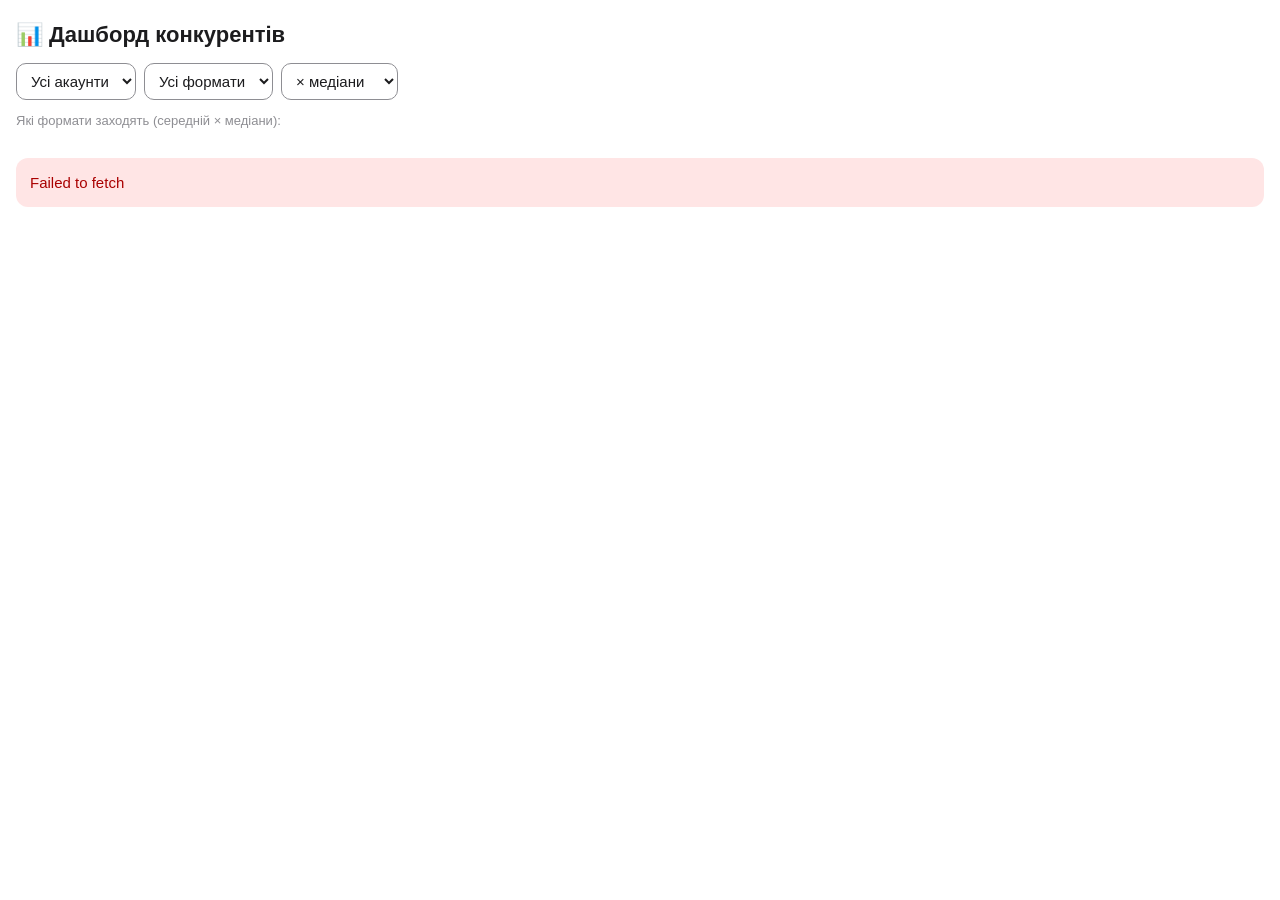
==== dashboard.html @ 53e64f1b "Add files via upload" ====
<!doctype html>
<html lang="uk">
<head>
<meta charset="utf-8">
<meta name="viewport" content="width=device-width, initial-scale=1">
<title>Дашборд конкурентів</title>
<script src="https://telegram.org/js/telegram-web-app.js"></script>
<link rel="stylesheet" href="style.css">
</head>
<body>
<h1>📊 Дашборд конкурентів</h1>
<div class="hint" id="info">Завантажую…</div>
<div class="bar">
  <select id="acc"><option value="">Усі акаунти</option></select>
  <select id="fmt"><option value="">Усі формати</option></select>
  <select id="sort">
    <option value="x">× медіани</option>
    <option value="views">Перегляди</option>
    <option value="date">Найновіші</option>
  </select>
</div>
<div class="hint">Які формати заходять (середній × медіани):</div>
<div class="chips" id="formats"></div>
<div id="list"></div>
<div class="err" id="err" hidden></div>
<script src="common.js"></script>
<script>
enableBack();
let all = [];
const $ = id => document.getElementById(id);
const n = v => Number(v) || 0;

api('reels').then(rows => {
  all = rows;
  const upd = rows[0] ? rows[0]['оновлено'] : '';
  $('info').textContent = rows.length + ' рилсів · оновлено ' + (upd || '—');
  [...new Set(rows.map(r => r.account))].sort().forEach(a => $('acc').add(new Option('@' + a, a)));
  [...new Set(rows.map(r => r['формат']).filter(Boolean))].sort().forEach(f => $('fmt').add(new Option(f, f)));
  // рейтинг форматів
  const g = {};
  rows.filter(r => r['формат']).forEach(r => { (g[r['формат']] = g[r['формат']] || []).push(n(r['x медіани'])); });
  $('formats').innerHTML = Object.entries(g)
    .map(([f, xs]) => [f, xs.reduce((a, b) => a + b, 0) / xs.length, xs.length])
    .sort((a, b) => b[1] - a[1])
    .map(([f, avg, c]) => `<span class="chip">${esc(f)} <b>×${avg.toFixed(1)}</b> (${c})</span>`).join('');
  render();
}).catch(e => { $('info').textContent = ''; $('err').hidden = false; $('err').textContent = e.message; });

['acc', 'fmt', 'sort'].forEach(id => $(id).onchange = render);

function render() {
  const acc = $('acc').value, fmt = $('fmt').value, s = $('sort').value;
  let rows = all.filter(r => (!acc || r.account === acc) && (!fmt || r['формат'] === fmt));
  rows.sort((a, b) => s === 'date' ? String(b['дата']).localeCompare(String(a['дата']))
                    : s === 'views' ? n(b['перегляди']) - n(a['перегляди'])
                    : n(b['x медіани']) - n(a['x медіани']));
  $('list').innerHTML = rows.slice(0, 150).map(r => `
    <div class="card">
      <div class="top"><span>@${esc(r.account)} · ${esc(String(r['дата']).slice(0,10))} · ${n(r['перегляди']).toLocaleString('uk')} перегл.</span>
        <span class="x">×${n(r['x медіани']).toFixed(1)}</span></div>
      ${r['хук'] ? `<div class="hook">«${esc(r['хук'])}»</div>` : ''}
      ${r['тема'] ? `<div>${esc(r['тема'])}</div>` : ''}
      <div>
        ${r['формат'] ? `<span class="tag">${esc(r['формат'])}</span>` : ''}
        ${r['заклик'] && r['заклик'] !== 'немає' ? `<span class="tag">📣 ${esc(r['заклик'])}</span>` : ''}
        ${r['ціна в ролику'] && r['ціна в ролику'] !== 'немає' ? `<span class="tag">💰 ${esc(r['ціна в ролику'])}</span>` : ''}
        <span class="tag">${esc(r['реклама/органіка'])}</span>
      </div>
      <a href="${esc(r.url)}" onclick="tg && tg.openLink(this.href); return !tg;">Відкрити в Instagram →</a>
    </div>`).join('') || '<div class="hint">Поки порожньо. Запустіть блокнот у Colab.</div>';
}
</script>
</body>
</html>
---- style.css ----
:root{
  --bg: var(--tg-theme-bg-color, #ffffff);
  --text: var(--tg-theme-text-color, #1c1c1e);
  --hint: var(--tg-theme-hint-color, #8e8e93);
  --card: var(--tg-theme-secondary-bg-color, #f2f2f7);
  --accent: var(--tg-theme-button-color, #b5835a);
  --accent-text: var(--tg-theme-button-text-color, #ffffff);
}
*{box-sizing:border-box}
body{margin:0;padding:16px;background:var(--bg);color:var(--text);font:15px/1.4 -apple-system,BlinkMacSystemFont,"Segoe UI",Roboto,sans-serif}
h1{font-size:22px;margin:4px 0 2px}
.hint{color:var(--hint);font-size:13px}
.menu{display:grid;gap:10px;margin-top:18px}
.item{display:flex;gap:12px;align-items:center;padding:14px;border-radius:14px;background:var(--card);color:var(--text);text-decoration:none}
.item .ic{font-size:26px;width:36px;text-align:center}
.item b{display:block;font-size:16px}
.item.soon{opacity:.45;pointer-events:none}
.err{padding:14px;border-radius:12px;background:#ffe5e5;color:#a00;margin-top:16px}
.bar{display:flex;gap:8px;flex-wrap:wrap;margin:12px 0}
select,input,textarea{font:inherit;padding:8px 10px;border-radius:10px;border:1px solid var(--hint);background:var(--bg);color:var(--text)}
.chips{display:flex;gap:6px;overflow-x:auto;padding-bottom:4px;margin:8px 0}
.chip{white-space:nowrap;padding:6px 10px;border-radius:20px;background:var(--card);font-size:13px}
.chip b{color:var(--accent)}
.card{padding:12px;border-radius:14px;background:var(--card);margin-bottom:10px}
.card .top{display:flex;justify-content:space-between;gap:8px;font-size:13px;color:var(--hint)}
.card .x{font-weight:700;color:var(--accent);font-size:16px}
.card .hook{font-weight:600;margin:6px 0}
.tag{display:inline-block;font-size:12px;padding:2px 8px;border-radius:8px;background:var(--bg);margin:2px 4px 2px 0}
.card a{color:var(--accent)}
.btn{display:inline-block;padding:8px 12px;border-radius:10px;background:var(--accent);color:var(--accent-text);border:0;font:inherit;cursor:pointer}
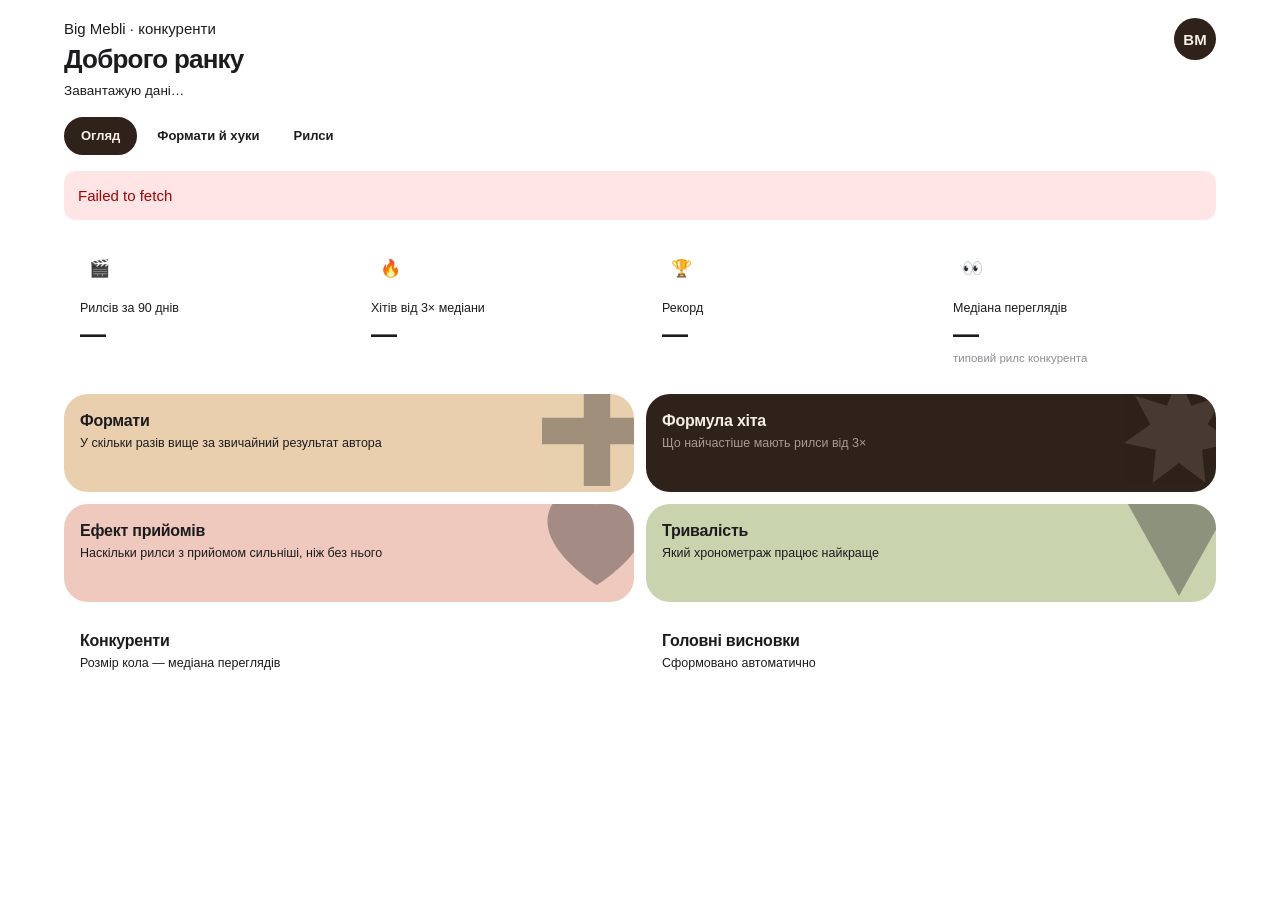
==== commit d6abb443: "Add files via upload" ====
--- a/dashboard.html
+++ b/dashboard.html
@@ -3,71 +3,182 @@
 <head>
 <meta charset="utf-8">
 <meta name="viewport" content="width=device-width, initial-scale=1">
-<title>Дашборд конкурентів</title>
+<title>Конкуренти · Reels</title>
 <script src="https://telegram.org/js/telegram-web-app.js"></script>
+<script src="theme.js"></script>
 <link rel="stylesheet" href="style.css">
+<link rel="stylesheet" href="bento.css">
+<style>
+.hm{display:grid;gap:4px;font-size:11.5px;margin-top:12px}
+.hm .c{border-radius:10px;min-height:40px;display:flex;align-items:center;justify-content:center;font-weight:700}
+.hm .h{color:var(--hint);display:flex;align-items:flex-end;justify-content:center;text-align:center;line-height:1.15;padding-bottom:4px;font-size:10.5px}
+.hm .r{color:var(--text2);display:flex;align-items:center;line-height:1.2;font-size:12px}
+.steps{display:grid;gap:8px;margin-top:12px;position:relative}
+.steps>div{display:grid;grid-template-columns:26px 1fr auto;gap:10px;align-items:center;background:rgba(255,255,255,.07);border-radius:14px;padding:10px 12px}
+.steps i{font-style:normal;width:26px;height:26px;border-radius:50%;background:var(--accent);color:#fff;display:flex;align-items:center;justify-content:center;font-weight:700;font-size:12px}
+.steps b{font-size:14px}.steps small{display:block;font-size:11px;color:rgba(246,239,230,.6)}
+.steps span{font-size:12px;font-weight:700;color:var(--accent)}
+.nums{display:grid;gap:12px;margin-top:12px;counter-reset:i;padding:0;list-style:none}
+.nums li{display:grid;grid-template-columns:24px 1fr;gap:10px;font-size:14px;line-height:1.5}
+.nums li::before{counter-increment:i;content:counter(i);font-weight:800;font-size:18px;color:var(--accent)}
+[data-tab]{display:none}[data-tab].show{display:contents}
+</style>
 </head>
 <body>
-<h1>📊 Дашборд конкурентів</h1>
-<div class="hint" id="info">Завантажую…</div>
-<div class="bar">
-  <select id="acc"><option value="">Усі акаунти</option></select>
-  <select id="fmt"><option value="">Усі формати</option></select>
-  <select id="sort">
-    <option value="x">× медіани</option>
-    <option value="views">Перегляди</option>
-    <option value="date">Найновіші</option>
-  </select>
+<div class="page">
+  <div class="head"><div><div class="brand">Big Mebli · конкуренти</div><h1 id="hi">Добрий день</h1><p id="sum">Завантажую дані…</p></div><div class="avatar" id="ava">BM</div></div>
+  <div class="chips2" id="seg"><button data-t="o" class="on">Огляд</button><button data-t="f">Формати й хуки</button><button data-t="r">Рилси</button></div>
+  <div class="err" id="err" hidden></div>
+
+  <div class="bento">
+    <!-- ОГЛЯД -->
+    <div data-tab="o">
+      <div class="t kpi2"><div class="top"><div class="ico">🎬</div><span id="b1"></span></div><div class="lbl">Рилсів за 90 днів</div><div class="num" id="k1">—</div><div class="cmp" id="c1"></div></div>
+      <div class="t kpi2"><div class="top"><div class="ico">🔥</div><span id="b2"></span></div><div class="lbl">Хітів від 3× медіани</div><div class="num" id="k2">—</div><div class="cmp" id="c2"></div></div>
+      <div class="t kpi2"><div class="top"><div class="ico">🏆</div></div><div class="lbl">Рекорд</div><div class="num" id="k3">—</div><div class="cmp" id="c3"></div></div>
+      <div class="t kpi2"><div class="top"><div class="ico">👀</div></div><div class="lbl">Медіана переглядів</div><div class="num" id="k4">—</div><div class="cmp">типовий рилс конкурента</div></div>
+
+      <div class="t tan w2"><span class="sh" data-shape="plus"></span><h4>Формати</h4><div class="muted">У скільки разів вище за звичайний результат автора</div><div class="row3" id="fRow"></div><div id="fBars" style="margin-top:8px"></div><div class="say" id="fSay"></div></div>
+
+      <div class="t esp w2"><span class="sh" data-shape="star"></span><h4>Формула хіта</h4><div class="muted">Що найчастіше мають рилси від 3×</div><div class="steps" id="steps"></div><div class="say" id="stepSay"></div></div>
+
+      <div class="t rose w2"><span class="sh" data-shape="heart"></span><h4>Ефект прийомів</h4><div class="muted">Наскільки рилси з прийомом сильніші, ніж без нього</div><div class="lst" id="lifts"></div><div class="say" id="liftSay"></div></div>
+
+      <div class="t sage w2"><span class="sh" data-shape="tri"></span><h4>Тривалість</h4><div class="muted">Який хронометраж працює найкраще</div><div id="dur" style="margin-top:8px"></div><div class="say" id="durSay"></div></div>
+
+      <div class="t w2"><h4>Конкуренти</h4><div class="muted">Розмір кола — медіана переглядів</div><div id="bub" style="margin-top:6px"></div><div class="lst" id="accList"></div></div>
+
+      <div class="t w2"><h4>Головні висновки</h4><div class="muted">Сформовано автоматично</div><ol class="nums" id="ins"></ol></div>
+    </div>
+
+    <!-- ФОРМАТИ Й ХУКИ -->
+    <div data-tab="f">
+      <div class="t w2"><h4>Хуки серед хітів</h4><div class="muted">Яка перша секунда найчастіше в рилсах від 3×</div>
+        <div style="display:flex;gap:14px;align-items:center;margin-top:10px"><div id="ring"></div><div style="flex:1;min-width:0" id="ringLeg"></div></div><div class="say" id="ringSay"></div></div>
+      <div class="t tan w2"><span class="sh" data-shape="circle"></span><h4>Хук × формат</h4><div class="muted">Темніше — сильніше. У клітинці середнє «×»</div><div id="hm"></div><div class="say" id="hmSay"></div></div>
+      <div class="t w2"><h4>Сила хуків</h4><div class="muted">Середнє «×» за типом хука</div><div id="hBars" style="margin-top:8px"></div></div>
+      <div class="t w2"><h4>Динаміка по тижнях</h4><div class="muted">Скільки хітів з’являється щотижня</div><div id="wk" style="margin-top:8px"></div><div class="say" id="wkSay"></div></div>
+    </div>
+
+    <!-- РИЛСИ -->
+    <div data-tab="r">
+      <div class="t w4"><h4>Топ рилсів</h4><div class="muted">Торкніться, щоб відкрити в Instagram</div>
+        <div class="bar"><select id="acc"><option value="">Усі акаунти</option></select><select id="fmtSel"><option value="">Усі формати</option></select></div>
+        <div class="lst" id="list"></div></div>
+    </div>
+  </div>
 </div>
-<div class="hint">Які формати заходять (середній × медіани):</div>
-<div class="chips" id="formats"></div>
-<div id="list"></div>
-<div class="err" id="err" hidden></div>
+
 <script src="common.js"></script>
+<script src="charts.js"></script>
 <script>
 enableBack();
-let all = [];
 const $ = id => document.getElementById(id);
 const n = v => Number(v) || 0;
+const HIT = 3;
+const FMT_ICON = {"до/після":"🔁","огляд тканини чи механізмів":"🧵","монтаж":"🔧","відгук клієнта":"💬","інтер'єр під метраж":"📐","огляд об'єкта з людиною":"🙋","тур без людини":"🎥","з чого складається ціна":"💰","виробництво":"🏭","порада/лайфхак":"💡"};
+document.querySelectorAll('.sh').forEach(e => e.outerHTML = SHAPES[e.dataset.shape]);
+const h = hello(); $('hi').textContent = h.text; $('ava').textContent = h.ini;
+function showTab(t){if(t==='f'&&all.length)setTimeout(formats,0);document.querySelectorAll('[data-tab]').forEach(e=>e.classList.toggle('show',e.dataset.tab===t));document.querySelectorAll('#seg button').forEach(b=>b.classList.toggle('on',b.dataset.t===t));}
+$('seg').onclick = e => { if (e.target.dataset.t) showTab(e.target.dataset.t); }; showTab('o');
+
+let all = [];
+const gAvg = (rows, key, min = 1) => { const g = {}; rows.filter(r => r[key]).forEach(r => (g[r[key]] = g[r[key]] || []).push(r._x));
+  return Object.entries(g).filter(([, v]) => v.length >= min).map(([k, v]) => ({ k, v: avg(v), c: v.length })).sort((a, b) => b.v - a.v); };
+const share = (rows, key) => { const g = {}; rows.filter(r => r[key]).forEach(r => g[r[key]] = (g[r[key]] || 0) + 1); const t = rows.filter(r => r[key]).length;
+  return Object.entries(g).map(([k, c]) => ({ k, share: c / t, c })).sort((a, b) => b.c - a.c); };
 
 api('reels').then(rows => {
-  all = rows;
-  const upd = rows[0] ? rows[0]['оновлено'] : '';
-  $('info').textContent = rows.length + ' рилсів · оновлено ' + (upd || '—');
-  [...new Set(rows.map(r => r.account))].sort().forEach(a => $('acc').add(new Option('@' + a, a)));
-  [...new Set(rows.map(r => r['формат']).filter(Boolean))].sort().forEach(f => $('fmt').add(new Option(f, f)));
-  // рейтинг форматів
-  const g = {};
-  rows.filter(r => r['формат']).forEach(r => { (g[r['формат']] = g[r['формат']] || []).push(n(r['x медіани'])); });
-  $('formats').innerHTML = Object.entries(g)
-    .map(([f, xs]) => [f, xs.reduce((a, b) => a + b, 0) / xs.length, xs.length])
-    .sort((a, b) => b[1] - a[1])
-    .map(([f, avg, c]) => `<span class="chip">${esc(f)} <b>×${avg.toFixed(1)}</b> (${c})</span>`).join('');
-  render();
-}).catch(e => { $('info').textContent = ''; $('err').hidden = false; $('err').textContent = e.message; });
+  all = rows.map(r => ({ ...r, _x: n(r['x медіани']) }));
+  if (!all.length) { $('sum').textContent = 'Даних ще немає. Запустіть блокнот у Colab.'; return; }
+  overview(); list();
+  [...new Set(all.map(r => r.account))].sort().forEach(a => $('acc').add(new Option('@' + a, a)));
+  [...new Set(all.map(r => r['формат']).filter(Boolean))].sort().forEach(f => $('fmtSel').add(new Option(f, f)));
+}).catch(e => { $('err').hidden = false; $('err').textContent = e.message; });
 
-['acc', 'fmt', 'sort'].forEach(id => $(id).onchange = render);
+function overview() {
+  const hits = all.filter(r => r._x >= HIT), accs = [...new Set(all.map(r => r.account))];
+  const best = all.reduce((a, b) => b._x > a._x ? b : a);
+  const now = Date.now(), d30 = r => now - new Date(String(r['дата']).slice(0, 10)) < 30 * 864e5, d60 = r => { const t = now - new Date(String(r['дата']).slice(0, 10)); return t >= 30 * 864e5 && t < 60 * 864e5; };
+  const last = all.filter(d30).length, prev = all.filter(d60).length;
+  $('k1').textContent = all.length; $('c1').textContent = `${accs.length} акаунтів · ${last} за 30 днів`; if (prev) $('b1').innerHTML = badge(last / prev - 1);
+  $('k2').textContent = hits.length; $('c2').textContent = `${Math.round(hits.length / all.length * 100)}% від усіх рилсів`;
+  const hl = hits.filter(d30).length, hp = hits.filter(d60).length; if (hp) $('b2').innerHTML = badge(hl / hp - 1);
+  $('k3').textContent = fx(best._x); $('c3').textContent = '@' + best.account + ' · ' + fk(n(best['перегляди']));
+  $('k4').textContent = fk(median(all.map(r => n(r['перегляди']))));
+  $('sum').textContent = `${accs.length} конкурентів, ${all.length} рилсів, ${hits.length} хітів. Оновлено ${String(all[0]['оновлено'] || '').slice(0, 16)}.`;
 
-function render() {
-  const acc = $('acc').value, fmt = $('fmt').value, s = $('sort').value;
-  let rows = all.filter(r => (!acc || r.account === acc) && (!fmt || r['формат'] === fmt));
-  rows.sort((a, b) => s === 'date' ? String(b['дата']).localeCompare(String(a['дата']))
-                    : s === 'views' ? n(b['перегляди']) - n(a['перегляди'])
-                    : n(b['x медіани']) - n(a['x медіани']));
-  $('list').innerHTML = rows.slice(0, 150).map(r => `
-    <div class="card">
-      <div class="top"><span>@${esc(r.account)} · ${esc(String(r['дата']).slice(0,10))} · ${n(r['перегляди']).toLocaleString('uk')} перегл.</span>
-        <span class="x">×${n(r['x медіани']).toFixed(1)}</span></div>
-      ${r['хук'] ? `<div class="hook">«${esc(r['хук'])}»</div>` : ''}
-      ${r['тема'] ? `<div>${esc(r['тема'])}</div>` : ''}
-      <div>
-        ${r['формат'] ? `<span class="tag">${esc(r['формат'])}</span>` : ''}
-        ${r['заклик'] && r['заклик'] !== 'немає' ? `<span class="tag">📣 ${esc(r['заклик'])}</span>` : ''}
-        ${r['ціна в ролику'] && r['ціна в ролику'] !== 'немає' ? `<span class="tag">💰 ${esc(r['ціна в ролику'])}</span>` : ''}
-        <span class="tag">${esc(r['реклама/органіка'])}</span>
-      </div>
-      <a href="${esc(r.url)}" onclick="tg && tg.openLink(this.href); return !tg;">Відкрити в Instagram →</a>
-    </div>`).join('') || '<div class="hint">Поки порожньо. Запустіть блокнот у Colab.</div>';
+  // формати
+  const F = gAvg(all, 'формат');
+  $('fRow').innerHTML = F.slice(0, 3).map(f => `<div><b>${fx(f.v)}</b><span>${esc(f.k.length > 14 ? f.k.slice(0, 13) + '…' : f.k)}</span></div>`).join('');
+  $('fBars').innerHTML = vbars(F.map(f => ({ k: f.k, short: (FMT_ICON[f.k] || '•'), v: f.v, tip: `${f.k}: ${fx(f.v)}, ${f.c} рилс.` })), { fmt: fx, ref: 1, refLabel: '1×', h: 140, W: $('fBars').clientWidth });
+  if (F.length > 1) $('fSay').innerHTML = `<b>${esc(F[0].k)}</b> дає ${fx(F[0].v)}, це у ${(F[0].v / Math.max(F[F.length - 1].v, .01)).toFixed(1).replace('.', ',')} раза більше за «${esc(F[F.length - 1].k)}».`;
+
+  // формула
+  const base = hits.length ? hits : [...all].sort((a, b) => b._x - a._x).slice(0, 10);
+  const H = share(base, 'тип хука')[0], Fm = share(base, 'формат')[0], C = share(base.filter(r => r['заклик'] && r['заклик'] !== 'немає'), 'заклик')[0];
+  const st = (i, l, o) => `<div><i>${i}</i><div><small>${l}</small><b>${o ? esc(o.k) : '—'}</b></div><span>${o ? Math.round(o.share * 100) + '%' : ''}</span></div>`;
+  $('steps').innerHTML = st(1, 'Хук', H) + st(2, 'Формат', Fm) + st(3, 'Заклик', C);
+  $('stepSay').innerHTML = H && Fm ? `Наш наступний ролик: «${esc(H.k)}» на початку, формат «${esc(Fm.k)}»${C ? `, наприкінці «${esc(C.k)}»` : ''}.` : 'Потрібен розбір Drex.';
+
+  // ефект прийомів
+  const defs = [['ціна в ролику', 'Ціна в ролику', '💰'], ['людина в кадрі', 'Людина в кадрі', '🙋'], ['ЖК/район', 'ЖК або район', '📍'], ['сила хука', 'Сильний хук', '🪝', v => v === 'сильний', v => v && v !== 'сильний']];
+  const L = defs.map(([k, l, ic, y, no]) => { y = y || (v => v === 'так'); no = no || (v => v === 'ні');
+    const a = all.filter(r => y(r[k])).map(r => r._x), b = all.filter(r => no(r[k])).map(r => r._x);
+    return { l, ic, ok: a.length > 1 && b.length > 1, lift: avg(a) / Math.max(avg(b), .01) - 1, a: avg(a), b: avg(b), ca: a.length }; }).filter(x => x.ok).sort((p, q) => q.lift - p.lift);
+  $('lifts').innerHTML = L.map(x => `<div class="li"><div class="ico">${x.ic}</div><div><b>${x.l}</b><small>${fx(x.a)} проти ${fx(x.b)} без</small></div>${badge(x.lift)}</div>`).join('') || '<div class="muted">Потрібен розбір Drex</div>';
+  if (L.length) $('liftSay').innerHTML = L[0].lift > 0 ? `Додавайте <b>${L[0].l.toLowerCase()}</b>: це дає ${pct(L[0].lift)} до результату.` : 'Жоден прийом поки не дає явної переваги.';
+
+  // тривалість
+  const DB = [['до 15с', 0, 15], ['15–30с', 15, 30], ['30–60с', 30, 60], ['60+с', 60, 1e9]].map(([k, a, b]) => { const v = all.filter(r => n(r['тривалість']) >= a && n(r['тривалість']) < b && n(r['тривалість']) > 0).map(r => r._x); return { k, v: avg(v), c: v.length }; }).filter(d => d.c);
+  $('dur').innerHTML = vbars(DB.map(d => ({ ...d, tip: `${d.k}: ${fx(d.v)}, ${d.c} рилс.` })), { fmt: fx, ref: 1, refLabel: '1×', h: 130, bw: 26, W: $('dur').clientWidth });
+  const bd = [...DB].sort((a, b) => b.v - a.v)[0]; if (bd) $('durSay').innerHTML = `Оптимум — <b>${bd.k}</b> (${fx(bd.v)}).`;
+
+  // конкуренти
+  const A = accs.map(a => { const l = all.filter(r => r.account === a); return { a, med: n(l[0]['медіана акаунта']), hits: l.filter(r => r._x >= HIT).length, best: Math.max(...l.map(r => r._x)) }; }).sort((p, q) => q.med - p.med);
+  $('bub').innerHTML = bubbles(A.map(x => ({ v: x.med, label: fk(x.med), tip: `@${x.a}: медіана ${fk(x.med)}, хітів ${x.hits}` })), { W: $('bub').clientWidth });
+  $('accList').innerHTML = A.slice(0, 5).map((x, i) => `<div class="li"><div class="ico">${i + 1}</div><div><b>@${esc(x.a)}</b><small>хітів ${x.hits} · рекорд ${fx(x.best)}</small></div><span class="pill${i === 0 ? ' acc' : ''}">${fk(x.med)}</span></div>`).join('');
+
+  // висновки
+  const ins = [];
+  if (F.length) ins.push(`Найсильніший формат — <b>${esc(F[0].k)}</b> (${fx(F[0].v)}).`);
+  const HK = gAvg(all, 'тип хука', 2); if (HK.length) ins.push(`Найкраще чіпляє хук «<b>${esc(HK[0].k)}</b>» (${fx(HK[0].v)}).`);
+  if (L.length && L[0].lift > 0) ins.push(`${L[0].l}: такі рилси на <b>${pct(L[0].lift)}</b> сильніші.`);
+  if (bd) ins.push(`Найкраща тривалість — <b>${bd.k}</b>.`);
+  const ah = [...A].sort((p, q) => q.hits - p.hits)[0]; if (ah && ah.hits) ins.push(`Найбільше хітів у <b>@${esc(ah.a)}</b> (${ah.hits}). Розберіть їхні ролики першими.`);
+  $('ins').innerHTML = ins.map(t => `<li><span>${t}</span></li>`).join('');
+}
+
+function formats() {
+  const hits = all.filter(r => r._x >= HIT && r['тип хука']); const S = share(hits.length ? hits : all, 'тип хука');
+  $('ring').innerHTML = rings(S, { size: 140 }); $('ringLeg').innerHTML = ringLegend(S);
+  if (S[0]) $('ringSay').innerHTML = `Кожен ${Math.max(1, Math.round(1 / S[0].share))}-й хіт починається з «<b>${esc(S[0].k)}</b>».`;
+  const hooks = gAvg(all, 'тип хука').slice(0, 4).map(d => d.k), fmts = gAvg(all, 'формат').slice(0, 4).map(d => d.k);
+  if (hooks.length && fmts.length) {
+    const cell = {}; let mx = 0, best = '';
+    all.forEach(r => { const k = r['тип хука'] + '|' + r['формат']; if (hooks.includes(r['тип хука']) && fmts.includes(r['формат'])) (cell[k] = cell[k] || []).push(r._x); });
+    Object.entries(cell).forEach(([k, v]) => { if (avg(v) > mx) { mx = avg(v); best = k; } });
+    let s = `<div class="hm" style="grid-template-columns:80px repeat(${fmts.length},1fr)"><div></div>` + fmts.map(f => `<div class="h">${esc(f)}</div>`).join('');
+    hooks.forEach(k => { s += `<div class="r">${esc(k)}</div>`; fmts.forEach(f => { const v = cell[k + '|' + f]; if (!v) { s += '<div class="c" style="background:var(--tile);color:var(--hint)">·</div>'; return; }
+      const t = Math.min(avg(v) / mx, 1); s += `<div class="c" data-tip="${esc(k)} + ${esc(f)}: ${fx(avg(v))}, ${v.length} рилс." style="background:color-mix(in oklab,var(--esp) ${Math.round(8 + t * 84)}%,var(--tile));color:${t > .5 ? 'var(--esp-text)' : 'var(--text)'}">${fx(avg(v))}</div>`; }); });
+    $('hm').innerHTML = s + '</div>'; const [bh, bf] = best.split('|'); $('hmSay').innerHTML = `Найсильніше: <b>${esc(bh)}</b> + <b>${esc(bf)}</b> (${fx(mx)}). Крапки — ніша, яку ніхто не зайняв.`;
+  }
+  const HK = gAvg(all, 'тип хука'); $('hBars').innerHTML = vbars(HK.map(x => ({ k: x.k, short: x.k.split(' ')[0].slice(0, 7), v: x.v, tip: `${x.k}: ${fx(x.v)}` })), { fmt: fx, ref: 1, refLabel: '1×', h: 150, W: $('hBars').clientWidth });
+  const wk = d => { const t = new Date(String(d).slice(0, 10)); if (isNaN(t)) return null; t.setDate(t.getDate() - ((t.getDay() + 6) % 7)); return t.toISOString().slice(0, 10); };
+  const g = {}; all.forEach(r => { const w = wk(r['дата']); if (w) { g[w] = g[w] || [0, 0]; g[w][0]++; if (r._x >= HIT) g[w][1]++; } });
+  const W = Object.keys(g).sort().slice(-10);
+  $('wk').innerHTML = vbars(W.map(w => ({ k: w, short: w.slice(8) + '.' + w.slice(5, 7), v: g[w][1], tip: `Тиждень з ${w.slice(8)}.${w.slice(5, 7)}: ${g[w][0]} рилс., хітів ${g[w][1]}` })), { fmt: v => v + ' хіт.', h: 140, W: $('wk').clientWidth });
+  $('wkSay').innerHTML = `Конкуренти разом публікують ~<b>${Math.round(avg(W.map(w => g[w][0])))}</b> рилсів на тиждень.`;
+}
+
+['acc', 'fmtSel'].forEach(id => $(id).onchange = list);
+function list() {
+  const a = $('acc').value, f = $('fmtSel').value;
+  const rows = all.filter(r => (!a || r.account === a) && (!f || r['формат'] === f)).sort((p, q) => q._x - p._x).slice(0, 30);
+  $('list').innerHTML = rows.map(r => `<div class="li" style="cursor:pointer" onclick="tg ? tg.openLink('${esc(r.url)}') : open('${esc(r.url)}')">
+    <div class="ico">${FMT_ICON[r['формат']] || '🎬'}</div>
+    <div><b>${r['хук'] ? '«' + esc(r['хук']) + '»' : esc(r['тема'] || 'Без мови')}</b><small>@${esc(r.account)} · ${fk(n(r['перегляди']))} · ${esc(r['формат'] || '')}${r['тип хука'] ? ' · ' + esc(r['тип хука']) : ''}</small></div>
+    <span class="pill${r._x >= HIT ? ' acc' : ''}">${fx(r._x)}</span></div>`).join('') || '<div class="muted">Нічого не знайдено</div>';
 }
 </script>
 </body>
--- a/style.css
+++ b/style.css
@@ -28,3 +28,9 @@
 .tag{display:inline-block;font-size:12px;padding:2px 8px;border-radius:8px;background:var(--bg);margin:2px 4px 2px 0}
 .card a{color:var(--accent)}
 .btn{display:inline-block;padding:8px 12px;border-radius:10px;background:var(--accent);color:var(--accent-text);border:0;font:inherit;cursor:pointer}
+.tabs{display:flex;gap:6px;margin:12px 0}
+.tabs button{flex:1;padding:8px;border-radius:10px;border:0;background:var(--card);color:var(--text);font:inherit}
+.tabs button.on{background:var(--accent);color:var(--accent-text)}
+.row{display:flex;gap:6px;flex-wrap:wrap;margin-top:8px}
+.btn.ghost{background:var(--bg);color:var(--text);border:1px solid var(--hint)}
+form.add{display:grid;gap:8px;margin-bottom:12px}
--- a/bento.css
+++ b/bento.css
@@ -0,0 +1,56 @@
+/* Bento-плитки для дашбордів Big Mebli */
+:root{--tile:#ffffff;--tan:#e9cfae;--sage:#c9d3ae;--rose:#efc9bd;--esp:#2e221b;--esp-text:#f6efe6;--pos:#2f7a46;--pos-bg:#dcefd9;--neg:#b23a2a;--neg-bg:#f8dcd6}
+:root[data-theme="dark"]{--tile:#221d19;--tan:#5b4128;--sage:#3f4a2e;--rose:#5a362e;--esp:#0f0c0a;--esp-text:#f2ebe3;--pos:#8fd19e;--pos-bg:#1f3a26;--neg:#f29a8a;--neg-bg:#4a2620}
+body{padding:0 0 48px}
+.page{max-width:1180px;margin:0 auto;padding:18px 14px}
+.head{display:flex;justify-content:space-between;align-items:flex-start;gap:12px}
+.head h1{font-size:26px;letter-spacing:-.03em;margin:2px 0 4px}
+.head p{margin:0;color:var(--text2);font-size:13.5px;line-height:1.45;max-width:520px}
+.avatar{width:42px;height:42px;border-radius:50%;background:var(--esp);color:var(--esp-text);display:flex;align-items:center;justify-content:center;font-weight:700;flex:0 0 42px}
+.chips2{display:flex;gap:6px;margin:16px 0 4px;overflow-x:auto}
+.chips2 button{border:1px dashed var(--line);background:transparent;color:var(--text2);font:inherit;font-size:13px;font-weight:600;padding:7px 14px;border-radius:20px;white-space:nowrap}
+.chips2 button.on{background:var(--esp);color:var(--esp-text);border-style:solid;border-color:var(--esp)}
+.bento{display:grid;grid-template-columns:repeat(2,minmax(0,1fr));gap:12px;margin-top:14px}
+.t{background:var(--tile);border-radius:24px;padding:16px;position:relative;overflow:hidden;min-width:0}
+.t.w2{grid-column:span 2}
+.t.tan{background:var(--tan)}.t.sage{background:var(--sage)}.t.rose{background:var(--rose)}
+.t.esp{background:var(--esp);color:var(--esp-text)}
+.t.esp .muted,.t.esp .lbl{color:rgba(246,239,230,.6)}
+.t .shape{position:absolute;right:-18px;top:-18px;width:110px;height:110px;opacity:.35;pointer-events:none}
+.t.esp .shape{opacity:.12}
+.t h4{margin:0;font-size:16px;font-weight:700;letter-spacing:-.015em;position:relative}
+.t .muted{color:var(--text2);font-size:12.5px;margin-top:2px;position:relative}
+.t .row3{display:flex;gap:16px;margin-top:12px;position:relative}
+.t .row3 b{display:block;font-size:17px;letter-spacing:-.02em}
+.t .row3 span{font-size:10.5px;text-transform:uppercase;letter-spacing:.05em;color:var(--text2)}
+.ico{width:38px;height:38px;border-radius:50%;background:var(--bg);display:flex;align-items:center;justify-content:center;font-size:17px;flex:0 0 38px}
+.t.esp .ico{background:rgba(255,255,255,.1)}
+.kpi2 .top{display:flex;justify-content:space-between;align-items:flex-start}
+.kpi2 .lbl{font-size:12.5px;color:var(--text2);margin-top:12px}
+.kpi2 .num{font-size:26px;font-weight:700;letter-spacing:-.035em;font-variant-numeric:tabular-nums;line-height:1.1;margin-top:2px}
+.kpi2 .cmp{font-size:11.5px;color:var(--hint);margin-top:2px}
+.badge{font-size:11.5px;font-weight:700;padding:3px 8px;border-radius:20px;white-space:nowrap}
+.badge.pos{background:var(--pos-bg);color:var(--pos)}.badge.neg{background:var(--neg-bg);color:var(--neg)}.badge.neu{background:var(--bg);color:var(--text2)}
+.lst{display:grid;gap:8px;margin-top:12px}
+.li{display:grid;grid-template-columns:38px minmax(0,1fr) auto;gap:10px;align-items:center;background:var(--bg);border-radius:16px;padding:9px 10px}
+.li .ico{background:var(--tile)}
+.li b{display:block;font-size:14px;overflow:hidden;text-overflow:ellipsis;white-space:nowrap}
+.li small{display:block;font-size:12px;color:var(--hint);overflow:hidden;text-overflow:ellipsis;white-space:nowrap}
+.pill{font-size:12px;font-weight:700;padding:5px 10px;border-radius:20px;background:var(--tile);white-space:nowrap}
+.pill.acc{background:var(--accent);color:var(--accent-text)}
+.say{position:relative;margin-top:12px;font-size:13.5px;line-height:1.5;color:var(--text)}
+.t.esp .say{color:var(--esp-text)}
+.say b{font-weight:700}
+svg text{fill:var(--text2);font:11px -apple-system,BlinkMacSystemFont,"Segoe UI",Roboto,sans-serif}
+.t.esp svg text{fill:rgba(246,239,230,.6)}
+svg .v{fill:var(--text);font-weight:700}
+svg .gl{stroke:var(--line);stroke-width:1}
+svg .rf{stroke:var(--hint);stroke-dasharray:3 4}
+.tipb{position:fixed;pointer-events:none;background:var(--esp);color:var(--esp-text);font-size:12.5px;padding:8px 11px;border-radius:12px;opacity:0;transition:opacity .12s;max-width:240px;z-index:9}
+.demo{margin-top:12px;font-size:12.5px;padding:9px 12px;border-radius:14px;background:var(--rose);color:var(--text)}
+@media(min-width:760px){
+  .bento{grid-template-columns:repeat(4,minmax(0,1fr))}
+  .t.w2{grid-column:span 2}.t.w3{grid-column:span 3}.t.w4{grid-column:span 4}
+  .t.tall{grid-row:span 2}
+}
+@media(max-width:759px){.t.w3,.t.w4{grid-column:span 2}}
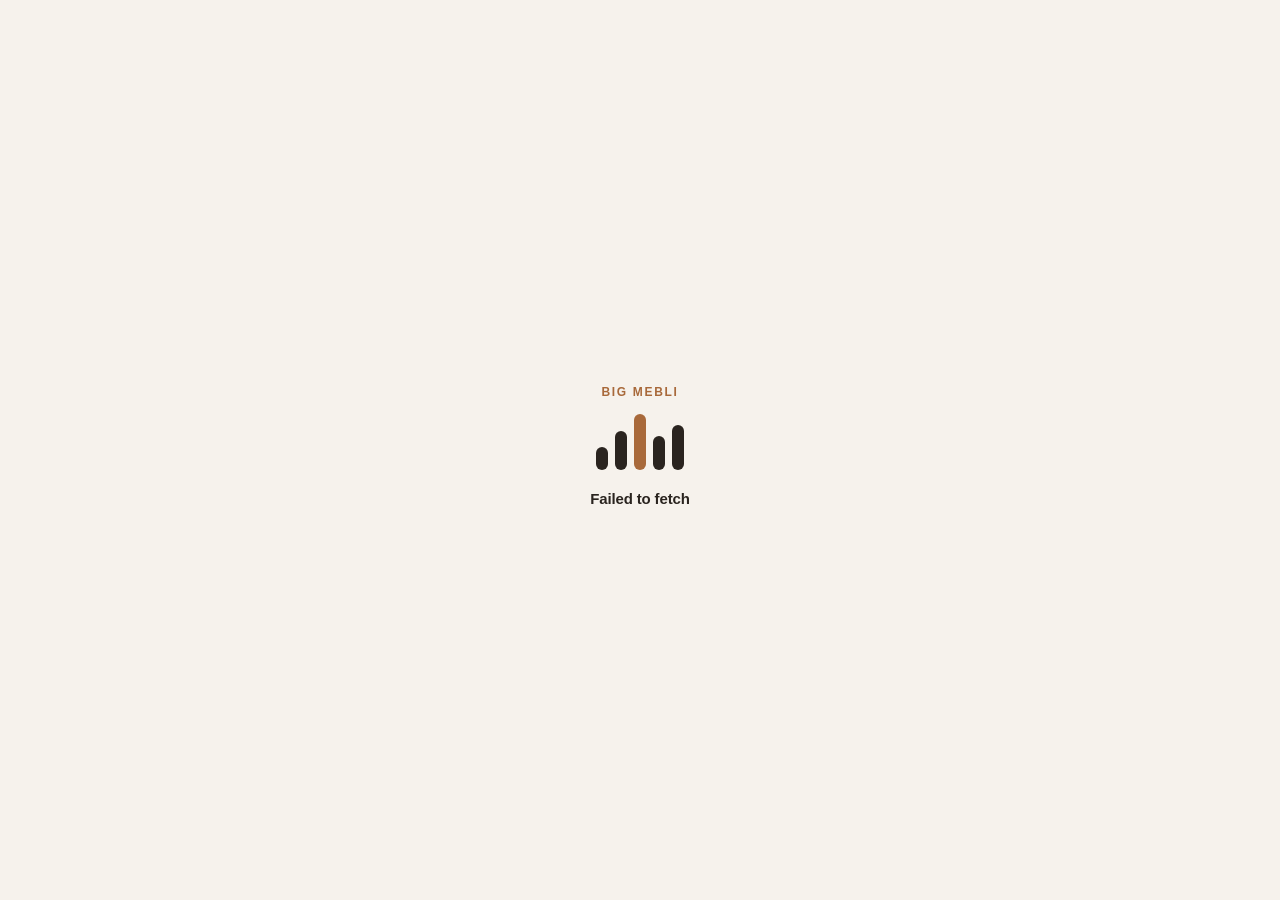
==== commit 9410735a: "Add files via upload" ====
--- a/dashboard.html
+++ b/dashboard.html
@@ -70,9 +70,11 @@
 </div>
 
 <script src="common.js"></script>
+<script src="nav.js"></script>
 <script src="charts.js"></script>
 <script>
 enableBack();
+const LD = loader('Завантажую аналітику…');
 const $ = id => document.getElementById(id);
 const n = v => Number(v) || 0;
 const HIT = 3;
@@ -90,11 +92,11 @@
 
 api('reels').then(rows => {
   all = rows.map(r => ({ ...r, _x: n(r['x медіани']) }));
-  if (!all.length) { $('sum').textContent = 'Даних ще немає. Запустіть блокнот у Colab.'; return; }
-  overview(); list();
+  if (!all.length) { $('sum').textContent = 'Даних ще немає. Запустіть блокнот у Colab.'; LD.done(); return; }
+  overview(); list(); LD.done();
   [...new Set(all.map(r => r.account))].sort().forEach(a => $('acc').add(new Option('@' + a, a)));
   [...new Set(all.map(r => r['формат']).filter(Boolean))].sort().forEach(f => $('fmtSel').add(new Option(f, f)));
-}).catch(e => { $('err').hidden = false; $('err').textContent = e.message; });
+}).catch(e => { LD.fail(e.message); });
 
 function overview() {
   const hits = all.filter(r => r._x >= HIT), accs = [...new Set(all.map(r => r.account))];
--- a/style.css
+++ b/style.css
@@ -1,36 +1,49 @@
+/* Big Mebli — спільний стиль: теплий «дерево + льон», світла і темна тема */
 :root{
-  --bg: var(--tg-theme-bg-color, #ffffff);
-  --text: var(--tg-theme-text-color, #1c1c1e);
-  --hint: var(--tg-theme-hint-color, #8e8e93);
-  --card: var(--tg-theme-secondary-bg-color, #f2f2f7);
-  --accent: var(--tg-theme-button-color, #b5835a);
-  --accent-text: var(--tg-theme-button-text-color, #ffffff);
+  --bg:#f6f2ec; --surface:#ffffff; --card:#fbf8f4; --line:#e8e0d5;
+  --text:#2a241f; --text2:#6f655b; --hint:#9a8f84;
+  --accent:#a8693a; --accent-soft:#f1e3d6; --accent-text:#ffffff;
+  --good:#3f7d4e; --bar:#b9794a; --bar-track:#efe6dc;
+  --shadow:0 1px 2px rgba(60,40,20,.06),0 4px 16px rgba(60,40,20,.06);
+}
+:root[data-theme="dark"]{
+  --bg:#171412; --surface:#211d1a; --card:#26211d; --line:#3a332d;
+  --text:#f2ebe3; --text2:#b9ada1; --hint:#8c8177;
+  --accent:#d39a6a; --accent-soft:#3b2d22; --accent-text:#1b1511;
+  --good:#7cc08c; --bar:#d39a6a; --bar-track:#332b25;
+  --shadow:none;
 }
 *{box-sizing:border-box}
-body{margin:0;padding:16px;background:var(--bg);color:var(--text);font:15px/1.4 -apple-system,BlinkMacSystemFont,"Segoe UI",Roboto,sans-serif}
-h1{font-size:22px;margin:4px 0 2px}
+body{margin:0;padding:16px 16px 40px;background:var(--bg);color:var(--text);
+  font:15px/1.45 -apple-system,BlinkMacSystemFont,"SF Pro Text","Segoe UI",Roboto,sans-serif;-webkit-font-smoothing:antialiased}
+h1{font-size:24px;letter-spacing:-.02em;margin:4px 0 2px}
+h2{font-size:13px;text-transform:uppercase;letter-spacing:.08em;color:var(--text2);margin:26px 0 10px;font-weight:600}
 .hint{color:var(--hint);font-size:13px}
+.brand{font-size:12px;letter-spacing:.14em;text-transform:uppercase;color:var(--accent);font-weight:700}
+/* меню */
 .menu{display:grid;gap:10px;margin-top:18px}
-.item{display:flex;gap:12px;align-items:center;padding:14px;border-radius:14px;background:var(--card);color:var(--text);text-decoration:none}
-.item .ic{font-size:26px;width:36px;text-align:center}
+.item{display:flex;gap:14px;align-items:center;padding:14px 16px;border-radius:16px;background:var(--surface);color:var(--text);text-decoration:none;box-shadow:var(--shadow);border:1px solid var(--line)}
+.item .ic{font-size:24px;width:44px;height:44px;border-radius:12px;background:var(--accent-soft);display:flex;align-items:center;justify-content:center}
 .item b{display:block;font-size:16px}
 .item.soon{opacity:.45;pointer-events:none}
 .err{padding:14px;border-radius:12px;background:#ffe5e5;color:#a00;margin-top:16px}
+/* контролі */
 .bar{display:flex;gap:8px;flex-wrap:wrap;margin:12px 0}
-select,input,textarea{font:inherit;padding:8px 10px;border-radius:10px;border:1px solid var(--hint);background:var(--bg);color:var(--text)}
+select,input,textarea{font:inherit;font-size:14px;padding:9px 12px;border-radius:12px;border:1px solid var(--line);background:var(--surface);color:var(--text)}
+.btn{display:inline-block;padding:9px 14px;border-radius:12px;background:var(--accent);color:var(--accent-text);border:0;font:inherit;font-size:14px;font-weight:600;cursor:pointer;text-decoration:none}
+.btn.ghost{background:transparent;color:var(--text);border:1px solid var(--line)}
+.tabs{display:flex;gap:6px;margin:14px 0;background:var(--surface);padding:4px;border-radius:14px;border:1px solid var(--line)}
+.tabs button{flex:1;padding:8px 4px;border-radius:10px;border:0;background:transparent;color:var(--text2);font:inherit;font-size:13px;font-weight:600}
+.tabs button.on{background:var(--accent);color:var(--accent-text)}
+.row{display:flex;gap:6px;flex-wrap:wrap;margin-top:10px}
+form.add{display:grid;gap:8px;margin-bottom:12px}
+/* картки */
+.card{padding:14px;border-radius:16px;background:var(--surface);margin-bottom:10px;border:1px solid var(--line);box-shadow:var(--shadow)}
+.card .top{display:flex;justify-content:space-between;align-items:center;gap:8px;font-size:12.5px;color:var(--hint)}
+.card .x{font-weight:700;color:var(--accent);font-size:15px;background:var(--accent-soft);padding:2px 9px;border-radius:20px}
+.card .hook{font-weight:600;font-size:16px;line-height:1.35;margin:8px 0 4px;letter-spacing:-.01em}
+.card a{color:var(--accent);font-size:13px;font-weight:600;text-decoration:none}
+.tag{display:inline-block;font-size:12px;padding:3px 9px;border-radius:20px;background:var(--card);border:1px solid var(--line);color:var(--text2);margin:6px 4px 0 0}
 .chips{display:flex;gap:6px;overflow-x:auto;padding-bottom:4px;margin:8px 0}
-.chip{white-space:nowrap;padding:6px 10px;border-radius:20px;background:var(--card);font-size:13px}
+.chip{white-space:nowrap;padding:6px 10px;border-radius:20px;background:var(--surface);border:1px solid var(--line);font-size:13px}
 .chip b{color:var(--accent)}
-.card{padding:12px;border-radius:14px;background:var(--card);margin-bottom:10px}
-.card .top{display:flex;justify-content:space-between;gap:8px;font-size:13px;color:var(--hint)}
-.card .x{font-weight:700;color:var(--accent);font-size:16px}
-.card .hook{font-weight:600;margin:6px 0}
-.tag{display:inline-block;font-size:12px;padding:2px 8px;border-radius:8px;background:var(--bg);margin:2px 4px 2px 0}
-.card a{color:var(--accent)}
-.btn{display:inline-block;padding:8px 12px;border-radius:10px;background:var(--accent);color:var(--accent-text);border:0;font:inherit;cursor:pointer}
-.tabs{display:flex;gap:6px;margin:12px 0}
-.tabs button{flex:1;padding:8px;border-radius:10px;border:0;background:var(--card);color:var(--text);font:inherit}
-.tabs button.on{background:var(--accent);color:var(--accent-text)}
-.row{display:flex;gap:6px;flex-wrap:wrap;margin-top:8px}
-.btn.ghost{background:var(--bg);color:var(--text);border:1px solid var(--hint)}
-form.add{display:grid;gap:8px;margin-bottom:12px}
--- a/bento.css
+++ b/bento.css
@@ -54,3 +54,24 @@
   .t.tall{grid-row:span 2}
 }
 @media(max-width:759px){.t.w3,.t.w4{grid-column:span 2}}
+/* екран завантаження */
+.loader{position:fixed;inset:0;z-index:50;background:var(--bg);display:flex;flex-direction:column;align-items:center;justify-content:center;gap:18px;transition:opacity .35s}
+.loader.hide{opacity:0;pointer-events:none}
+.loader .bars{display:flex;align-items:flex-end;gap:7px;height:56px}
+.loader .bars i{width:12px;border-radius:6px;background:var(--text);animation:grow 1.1s ease-in-out infinite}
+.loader .bars i:nth-child(1){height:40%;animation-delay:0s}
+.loader .bars i:nth-child(2){height:70%;animation-delay:.12s}
+.loader .bars i:nth-child(3){height:100%;animation-delay:.24s;background:var(--accent)}
+.loader .bars i:nth-child(4){height:60%;animation-delay:.36s}
+.loader .bars i:nth-child(5){height:80%;animation-delay:.48s}
+@keyframes grow{0%,100%{transform:scaleY(.35);transform-origin:bottom}50%{transform:scaleY(1);transform-origin:bottom}}
+.loader b{font-size:15px;letter-spacing:-.01em}
+.loader small{font-size:12.5px;color:var(--hint);margin-top:-12px}
+.loader .brand{margin-bottom:-6px}
+/* нижнє меню */
+body.has-nav{padding-bottom:96px}
+.nav{position:fixed;left:50%;transform:translateX(-50%);bottom:12px;z-index:40;display:flex;gap:4px;background:var(--esp);padding:6px;border-radius:24px;box-shadow:0 8px 30px rgba(0,0,0,.25)}
+.nav a{display:flex;flex-direction:column;align-items:center;gap:2px;min-width:68px;padding:7px 8px;border-radius:18px;color:rgba(246,239,230,.6);text-decoration:none;font-size:10.5px;font-weight:600}
+.nav a span{font-size:18px;line-height:1}
+.nav a.on{background:var(--accent);color:#fff}
+.nav a.soon{opacity:.35;pointer-events:none}
